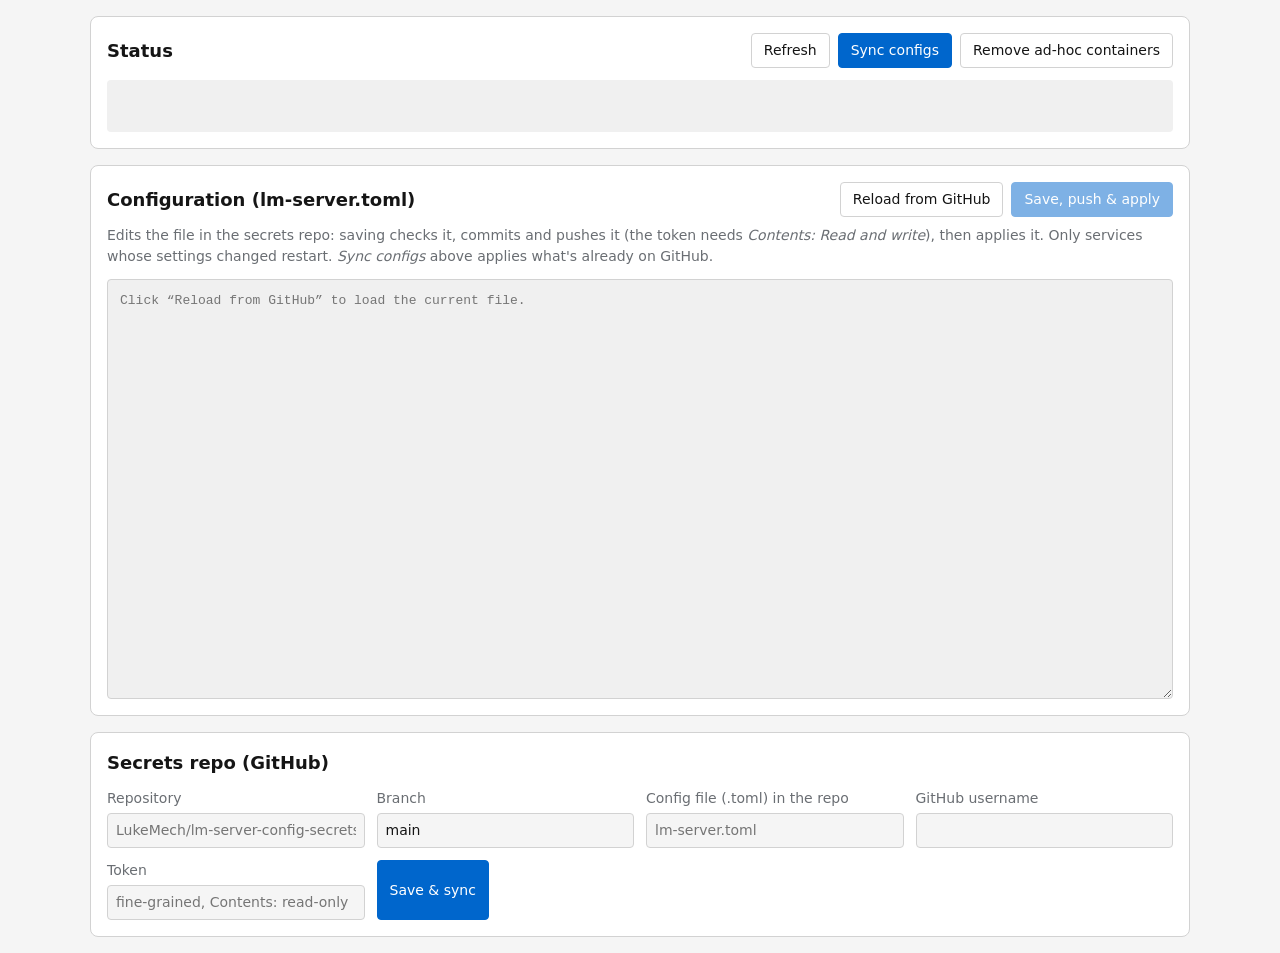
==== system_files/usr/share/cockpit/lm-server/index.html @ f55124fe "Updates card on the Overview page; drop the pointer card from lm-server Cockpit has no extension poi" ====
<!DOCTYPE html>
<html lang="en">
<head>
    <meta charset="utf-8">
    <title>lm-server</title>
    <meta name="viewport" content="width=device-width, initial-scale=1">
    <link rel="stylesheet" href="lm-server.css">
    <script src="../base1/cockpit.js"></script>
    <script src="lm-server.js" defer></script>
</head>
<body>
    <main>
        <section class="card" data-log>
            <header>
                <h2>Status</h2>
                <div class="actions">
                    <button data-run="status" data-auto>Refresh</button>
                    <button class="primary" data-run="sync --force">Sync configs</button>
                    <button data-run="prune-adhoc" data-confirm="Remove every container not defined by the system image?">Remove ad-hoc containers</button>
                </div>
            </header>
            <pre class="log"></pre>
        </section>

        <section class="card" data-log id="config">
            <header>
                <h2>Configuration (lm-server.toml)</h2>
                <div class="actions">
                    <button type="button" id="config-load">Reload from GitHub</button>
                    <button type="button" class="primary" id="config-save" disabled>Save, push &amp; apply</button>
                </div>
            </header>
            <p class="hint">Edits the file in the secrets repo: saving checks it, commits and pushes it (the token needs <em>Contents: Read and write</em>), then applies it. Only services whose settings changed restart. <em>Sync configs</em> above applies what's already on GitHub.</p>
            <textarea id="config-text" spellcheck="false" placeholder="Click “Reload from GitHub” to load the current file." aria-label="lm-server.toml"></textarea>
            <pre class="log" hidden></pre>
        </section>

        <section class="card" data-log>
            <header><h2>Secrets repo (GitHub)</h2></header>
            <form id="setup">
                <label>Repository <input name="repo" placeholder="LukeMech/lm-server-config-secrets"></label>
                <label>Branch <input name="branch" value="main" required></label>
                <label>Config file (.toml) in the repo <input name="config" placeholder="lm-server.toml"></label>
                <label>GitHub username <input name="user" autocomplete="username"></label>
                <label>Token <input name="token" type="password" autocomplete="off" placeholder="fine-grained, Contents: read-only"></label>
                <div class="actions"><button class="primary" type="submit">Save &amp; sync</button></div>
            </form>
            <pre class="log" hidden></pre>
        </section>
    </main>
</body>
</html>
---- system_files/usr/share/cockpit/lm-server/lm-server.css ----
:root {
    --bg: #f5f5f5;
    --card: #ffffff;
    --text: #151515;
    --muted: #6a6e73;
    --border: #d2d2d2;
    --accent: #0066cc;
    --accent-text: #ffffff;
    --code: #f0f0f0;
    --ok: #3e8635;
    --warn: #b98412;
}

@media (prefers-color-scheme: dark) {
    :root {
        --bg: #1b1d21;
        --card: #26292d;
        --text: #e0e0e0;
        --muted: #a2a5a8;
        --border: #3c3f42;
        --accent: #3d8fe0;
        --accent-text: #ffffff;
        --code: #1b1d21;
        --ok: #5ba352;
        --warn: #f0ab00;
    }
}

body {
    margin: 0;
    background: var(--bg);
    color: var(--text);
    font: 14px/1.5 "Red Hat Text", system-ui, sans-serif;
}

main {
    display: grid;
    gap: 16px;
    max-width: 1100px;
    margin: 0 auto;
    padding: 16px;
}

.card {
    background: var(--card);
    border: 1px solid var(--border);
    border-radius: 8px;
    padding: 16px;
}

.card header {
    display: flex;
    flex-wrap: wrap;
    align-items: center;
    justify-content: space-between;
    gap: 8px;
}

h2 {
    margin: 0;
    font-size: 18px;
}

.hint {
    color: var(--muted);
    margin: 8px 0 0;
}

.actions {
    display: flex;
    flex-wrap: wrap;
    gap: 8px;
}

button {
    border: 1px solid var(--border);
    background: transparent;
    color: var(--text);
    border-radius: 4px;
    padding: 6px 12px;
    cursor: pointer;
    font: inherit;
}

button.primary {
    background: var(--accent);
    border-color: var(--accent);
    color: var(--accent-text);
}

button:disabled {
    opacity: 0.5;
    cursor: progress;
}

pre {
    background: var(--code);
    border-radius: 4px;
    padding: 12px;
    margin: 12px 0 0;
    overflow-x: auto;
    max-height: 480px;
    white-space: pre-wrap;
    word-break: break-word;
}

code {
    background: var(--code);
    padding: 0 4px;
    border-radius: 3px;
}

form {
    display: grid;
    grid-template-columns: repeat(auto-fit, minmax(220px, 1fr));
    gap: 12px;
    margin-top: 12px;
}

label {
    display: grid;
    gap: 4px;
    color: var(--muted);
}

input {
    font: inherit;
    padding: 6px 8px;
    border: 1px solid var(--border);
    border-radius: 4px;
    background: var(--bg);
    color: var(--text);
}

pre.log {
    min-height: 2em;
}

pre.log.failed {
    outline: 2px solid #c9190b;
}

/* ---- System image: status + source cards, deployments, progress bar */
.system-top {
    display: grid;
    grid-template-columns: repeat(auto-fit, minmax(320px, 1fr));
    gap: 16px;
}

.muted {
    color: var(--muted);
}

.sys-status {
    list-style: none;
    padding: 0;
    margin: 12px 0 0;
    display: grid;
    gap: 6px;
}

.sys-status .ok { color: var(--ok); }
.sys-status .info { color: var(--text); }
.sys-status .warn { color: var(--warn); }
.sys-status button { margin-left: 8px; padding: 2px 10px; }

.sys-source {
    display: grid;
    grid-template-columns: max-content 1fr;
    gap: 6px 24px;
    margin: 12px 0 0;
}

.sys-source dt { font-weight: 600; }
.sys-source dd { margin: 0; overflow-wrap: anywhere; }

.progress {
    margin-top: 12px;
}

.progress-head {
    display: flex;
    justify-content: space-between;
    gap: 12px;
}

.bar {
    height: 8px;
    margin: 6px 0 4px;
    border-radius: 4px;
    background: var(--border);
    overflow: hidden;
}

.bar .fill {
    width: 0;
    height: 100%;
    background: var(--accent);
    transition: width 0.3s;
}

.progress-detail {
    color: var(--muted);
    font-size: 13px;
    min-height: 1.5em;
}

table.deployments {
    width: 100%;
    margin-top: 12px;
    border-collapse: collapse;
}

table.deployments th,
table.deployments td {
    text-align: left;
    padding: 8px;
    border-bottom: 1px solid var(--border);
}

table.deployments th { font-weight: 600; }
table.deployments .row-actions { text-align: right; }

.badge {
    display: inline-block;
    padding: 1px 10px;
    border-radius: 12px;
    font-size: 12px;
    border: 1px solid var(--border);
    color: var(--muted);
}

.badge.ok { background: var(--accent); border-color: var(--accent); color: var(--accent-text); }
.badge.info { border-color: var(--accent); color: var(--accent); }
.badge.warn { border-color: var(--warn); color: var(--warn); }

textarea#config-text {
    display: block;
    box-sizing: border-box;
    width: 100%;
    min-height: 420px;
    margin-top: 12px;
    padding: 12px;
    border: 1px solid var(--border);
    border-radius: 4px;
    background: var(--code);
    color: var(--text);
    font: 13px/1.45 "Red Hat Mono", ui-monospace, monospace;
    tab-size: 4;
    resize: vertical;
}
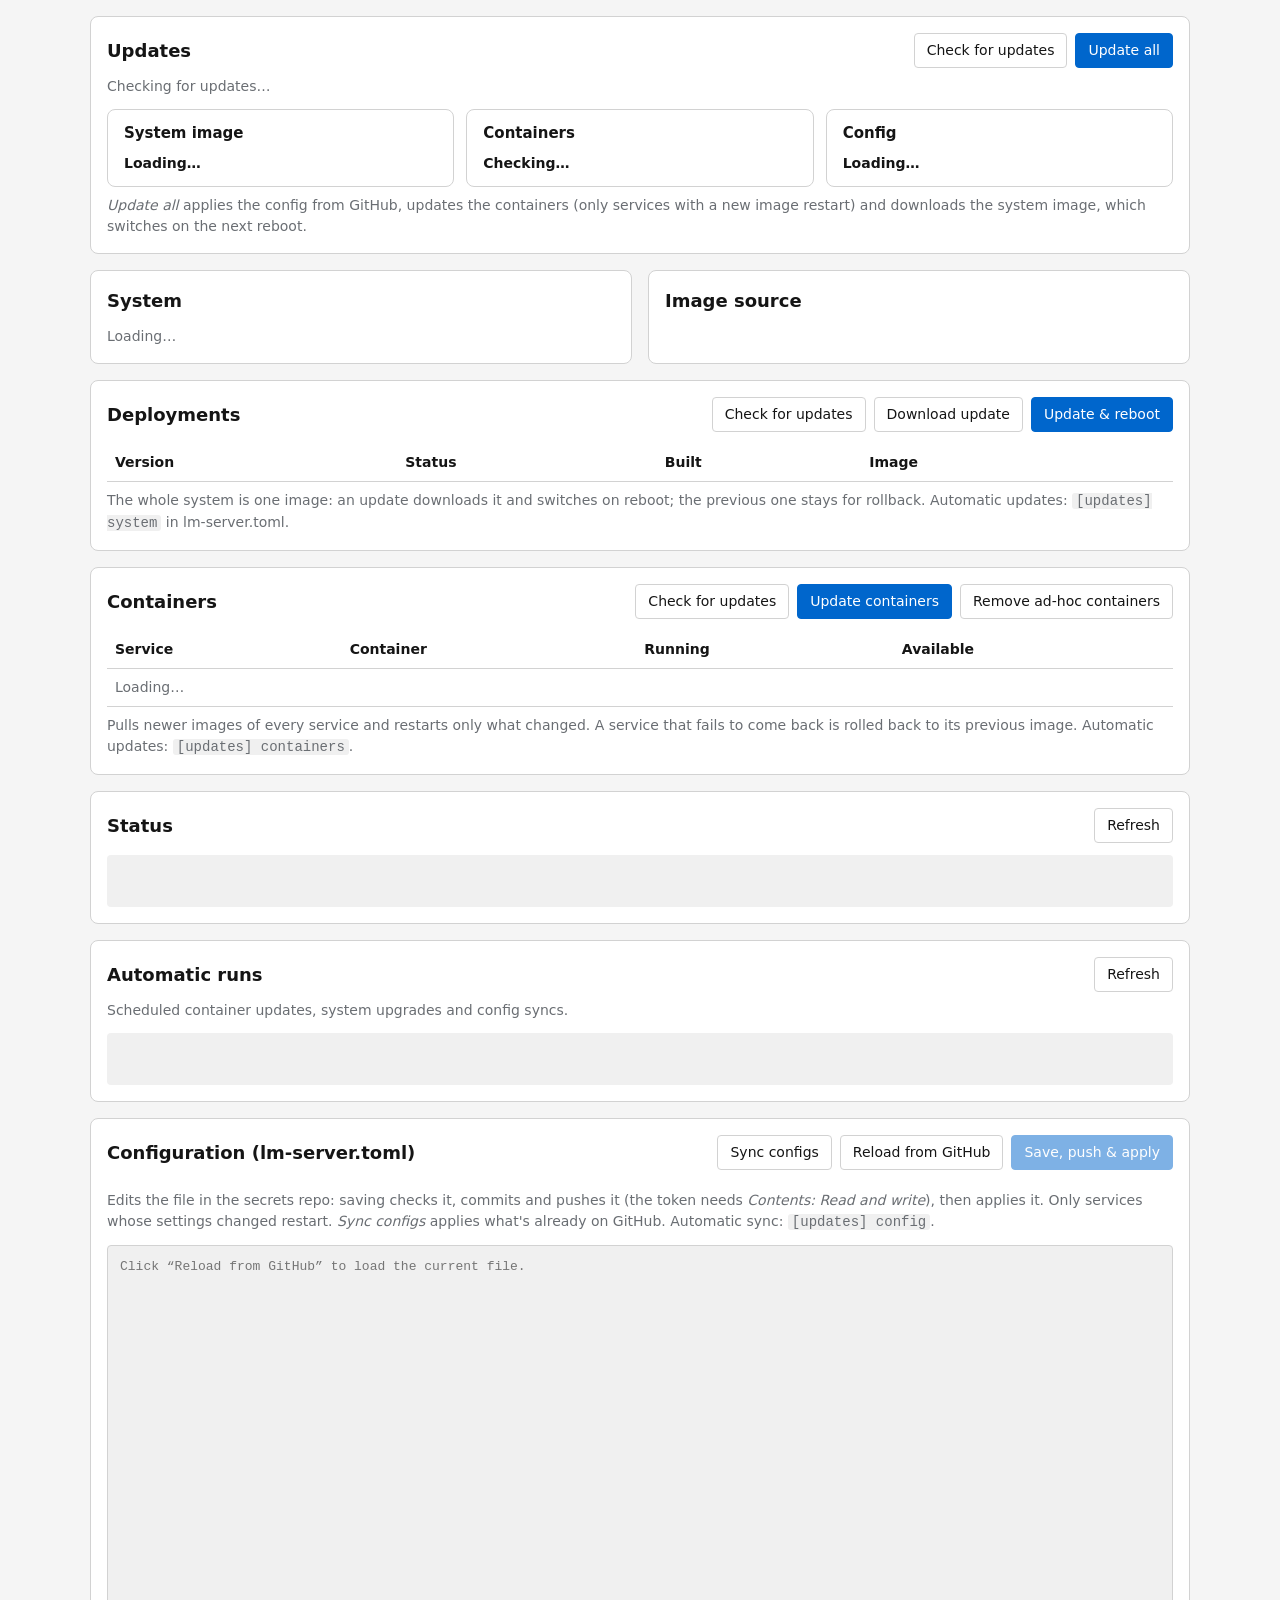
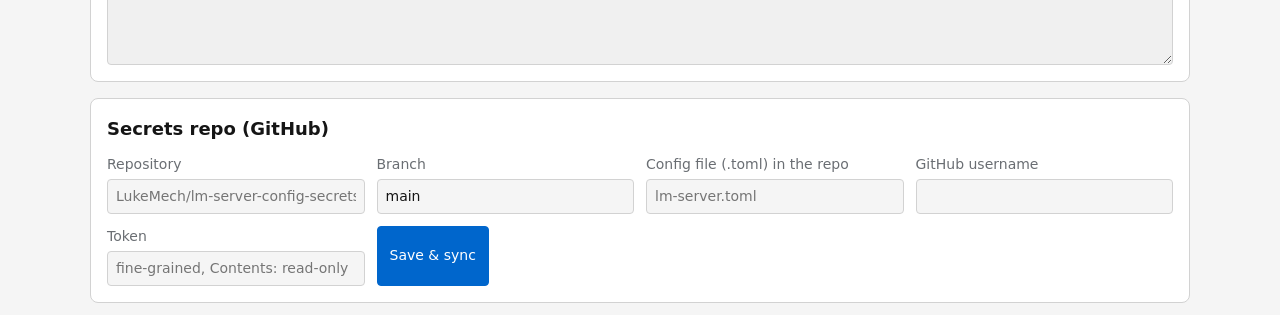
==== commit f72bed88: "Management page (lm-server + Updates in one); syncs survive the Cockpit session - One page again: th" ====
--- a/system_files/usr/share/cockpit/lm-server/index.html
+++ b/system_files/usr/share/cockpit/lm-server/index.html
@@ -2,7 +2,7 @@
 <html lang="en">
 <head>
     <meta charset="utf-8">
-    <title>lm-server</title>
+    <title>Management</title>
     <meta name="viewport" content="width=device-width, initial-scale=1">
     <link rel="stylesheet" href="lm-server.css">
     <script src="../base1/cockpit.js"></script>
@@ -10,32 +10,119 @@
 </head>
 <body>
     <main>
-        <section class="card" data-log>
+        <section class="card" id="overview">
+            <header>
+                <h2>Updates</h2>
+                <div class="actions">
+                    <button data-action="check">Check for updates</button>
+                    <button class="primary" data-action="all">Update all</button>
+                </div>
+            </header>
+            <p class="hint" id="checked"></p>
+            <div class="tiles">
+                <div class="tile" id="tile-system"><h3>System image</h3><div class="tile-body"></div></div>
+                <div class="tile" id="tile-containers"><h3>Containers</h3><div class="tile-body"></div></div>
+                <div class="tile" id="tile-config"><h3>Config</h3><div class="tile-body"></div></div>
+            </div>
+
+            <div id="run" hidden>
+                <ol class="steps" id="run-steps"></ol>
+                <div class="progress" id="run-progress" hidden>
+                    <div class="progress-head"><strong class="stage"></strong><span class="amount"></span></div>
+                    <div class="bar" role="progressbar" aria-valuemin="0" aria-valuemax="100"><div class="fill"></div></div>
+                    <div class="progress-detail"></div>
+                </div>
+                <details class="run-log"><summary>Log</summary><pre class="log" id="run-log"></pre></details>
+            </div>
+
+            <p class="hint"><em>Update all</em> applies the config from GitHub, updates the containers (only services with a new image restart) and downloads the system image, which switches on the next reboot.</p>
+        </section>
+        <div class="system-top">
+            <section class="card">
+                <header><h2>System</h2></header>
+                <ul class="sys-status" id="sys-status"><li class="muted">Loading…</li></ul>
+            </section>
+            <section class="card">
+                <header><h2>Image source</h2></header>
+                <dl class="sys-source" id="sys-source"></dl>
+            </section>
+        </div>
+
+        <section class="card" id="system">
+            <header>
+                <h2>Deployments</h2>
+                <div class="actions">
+                    <button data-action="sys-check">Check for updates</button>
+                    <button data-action="sys-download">Download update</button>
+                    <button class="primary" data-action="sys-apply">Update &amp; reboot</button>
+                </div>
+            </header>
+            <div class="progress" id="sys-progress" hidden>
+                <div class="progress-head"><strong class="stage"></strong><span class="amount"></span></div>
+                <div class="bar" role="progressbar" aria-valuemin="0" aria-valuemax="100"><div class="fill"></div></div>
+                <div class="progress-detail"></div>
+            </div>
+            <table class="deployments">
+                <thead><tr><th>Version</th><th>Status</th><th>Built</th><th>Image</th><th></th></tr></thead>
+                <tbody id="sys-deployments"></tbody>
+            </table>
+            <p class="hint">The whole system is one image: an update downloads it and switches on reboot; the previous one stays for rollback. Automatic updates: <code>[updates] system</code> in lm-server.toml.</p>
+            <pre class="log" hidden></pre>
+        </section>
+
+        <section class="card" id="containers">
+            <header>
+                <h2>Containers</h2>
+                <div class="actions">
+                    <button data-action="ctr-check">Check for updates</button>
+                    <button class="primary" data-action="ctr-update">Update containers</button>
+                    <button data-action="prune">Remove ad-hoc containers</button>
+                </div>
+            </header>
+            <table class="deployments containers">
+                <thead><tr><th>Service</th><th>Container</th><th>Running</th><th>Available</th></tr></thead>
+                <tbody id="ctr-rows"><tr><td colspan="4" class="muted">Loading…</td></tr></tbody>
+            </table>
+            <p class="hint" id="ctr-hint">Pulls newer images of every service and restarts only what changed. A service that fails to come back is rolled back to its previous image. Automatic updates: <code>[updates] containers</code>.</p>
+            <pre class="log" hidden></pre>
+        </section>
+
+        <section class="card" id="status">
             <header>
                 <h2>Status</h2>
                 <div class="actions">
-                    <button data-run="status" data-auto>Refresh</button>
-                    <button class="primary" data-run="sync --force">Sync configs</button>
-                    <button data-run="prune-adhoc" data-confirm="Remove every container not defined by the system image?">Remove ad-hoc containers</button>
+                    <button data-action="status">Refresh</button>
                 </div>
             </header>
             <pre class="log"></pre>
         </section>
 
-        <section class="card" data-log id="config">
+        <section class="card" id="history">
+            <header>
+                <h2>Automatic runs</h2>
+                <div class="actions">
+                    <button data-action="history">Refresh</button>
+                </div>
+            </header>
+            <p class="hint">Scheduled container updates, system upgrades and config syncs.</p>
+            <pre class="log"></pre>
+        </section>
+        <section class="card" id="config">
             <header>
                 <h2>Configuration (lm-server.toml)</h2>
                 <div class="actions">
-                    <button type="button" id="config-load">Reload from GitHub</button>
-                    <button type="button" class="primary" id="config-save" disabled>Save, push &amp; apply</button>
+                    <button data-action="cfg-sync">Sync configs</button>
+                    <button data-action="config-load">Reload from GitHub</button>
+                    <button class="primary" data-action="config-save" id="config-save" disabled>Save, push &amp; apply</button>
                 </div>
             </header>
-            <p class="hint">Edits the file in the secrets repo: saving checks it, commits and pushes it (the token needs <em>Contents: Read and write</em>), then applies it. Only services whose settings changed restart. <em>Sync configs</em> above applies what's already on GitHub.</p>
+            <dl class="sys-source" id="cfg-info"></dl>
+            <p class="hint">Edits the file in the secrets repo: saving checks it, commits and pushes it (the token needs <em>Contents: Read and write</em>), then applies it. Only services whose settings changed restart. <em>Sync configs</em> applies what's already on GitHub. Automatic sync: <code>[updates] config</code>.</p>
             <textarea id="config-text" spellcheck="false" placeholder="Click “Reload from GitHub” to load the current file." aria-label="lm-server.toml"></textarea>
             <pre class="log" hidden></pre>
         </section>
 
-        <section class="card" data-log>
+        <section class="card" id="setup-card">
             <header><h2>Secrets repo (GitHub)</h2></header>
             <form id="setup">
                 <label>Repository <input name="repo" placeholder="LukeMech/lm-server-config-secrets"></label>
@@ -43,7 +130,7 @@
                 <label>Config file (.toml) in the repo <input name="config" placeholder="lm-server.toml"></label>
                 <label>GitHub username <input name="user" autocomplete="username"></label>
                 <label>Token <input name="token" type="password" autocomplete="off" placeholder="fine-grained, Contents: read-only"></label>
-                <div class="actions"><button class="primary" type="submit">Save &amp; sync</button></div>
+                <div class="actions"><button class="primary" type="submit" data-action="setup">Save &amp; sync</button></div>
             </form>
             <pre class="log" hidden></pre>
         </section>
--- a/system_files/usr/share/cockpit/lm-server/lm-server.css
+++ b/system_files/usr/share/cockpit/lm-server/lm-server.css
@@ -249,3 +249,99 @@
     tab-size: 4;
     resize: vertical;
 }
+
+/* ---- Updates: summary tiles, "Update all" steps, containers table */
+a {
+    color: var(--accent);
+}
+
+h3 {
+    margin: 0 0 8px;
+    font-size: 15px;
+}
+
+/* ---- Summary: one tile per kind of update */
+.tiles {
+    display: grid;
+    grid-template-columns: repeat(auto-fit, minmax(240px, 1fr));
+    gap: 12px;
+    margin-top: 12px;
+}
+
+.tile {
+    border: 1px solid var(--border);
+    border-radius: 8px;
+    padding: 12px 16px;
+}
+
+.tile-body {
+    display: grid;
+    gap: 4px;
+}
+
+.tile .state { font-weight: 600; }
+.tile .state.ok { color: var(--ok); }
+.tile .state.info { color: var(--accent); }
+.tile .state.warn { color: var(--warn); }
+.tile button { justify-self: start; margin-top: 4px; padding: 2px 10px; }
+
+.tile ul {
+    margin: 2px 0 0;
+    padding-left: 18px;
+}
+
+/* ---- "Update all": one row per step */
+#run {
+    margin-top: 16px;
+}
+
+.steps {
+    list-style: none;
+    padding: 0;
+    margin: 0;
+    display: grid;
+    gap: 6px;
+}
+
+.steps li {
+    display: grid;
+    grid-template-columns: 1.5em 9em 1fr;
+    align-items: baseline;
+}
+
+.steps .icon { text-align: center; }
+.steps .detail { color: var(--muted); }
+.steps li.running .icon { color: var(--accent); }
+.steps li.done .icon { color: var(--ok); }
+.steps li.failed .icon,
+.steps li.failed .detail { color: #c9190b; }
+
+@media (prefers-color-scheme: dark) {
+    .steps li.failed .icon,
+    .steps li.failed .detail { color: #f0564a; }
+}
+
+.run-log {
+    margin-top: 8px;
+}
+
+.run-log summary {
+    cursor: pointer;
+    color: var(--muted);
+}
+
+/* ---- Containers table */
+table.containers td {
+    vertical-align: top;
+}
+
+table.containers .sub {
+    display: block;
+    color: var(--muted);
+    font-size: 12px;
+    overflow-wrap: anywhere;
+}
+
+table.containers tr.group td {
+    border-top: 2px solid var(--border);
+}
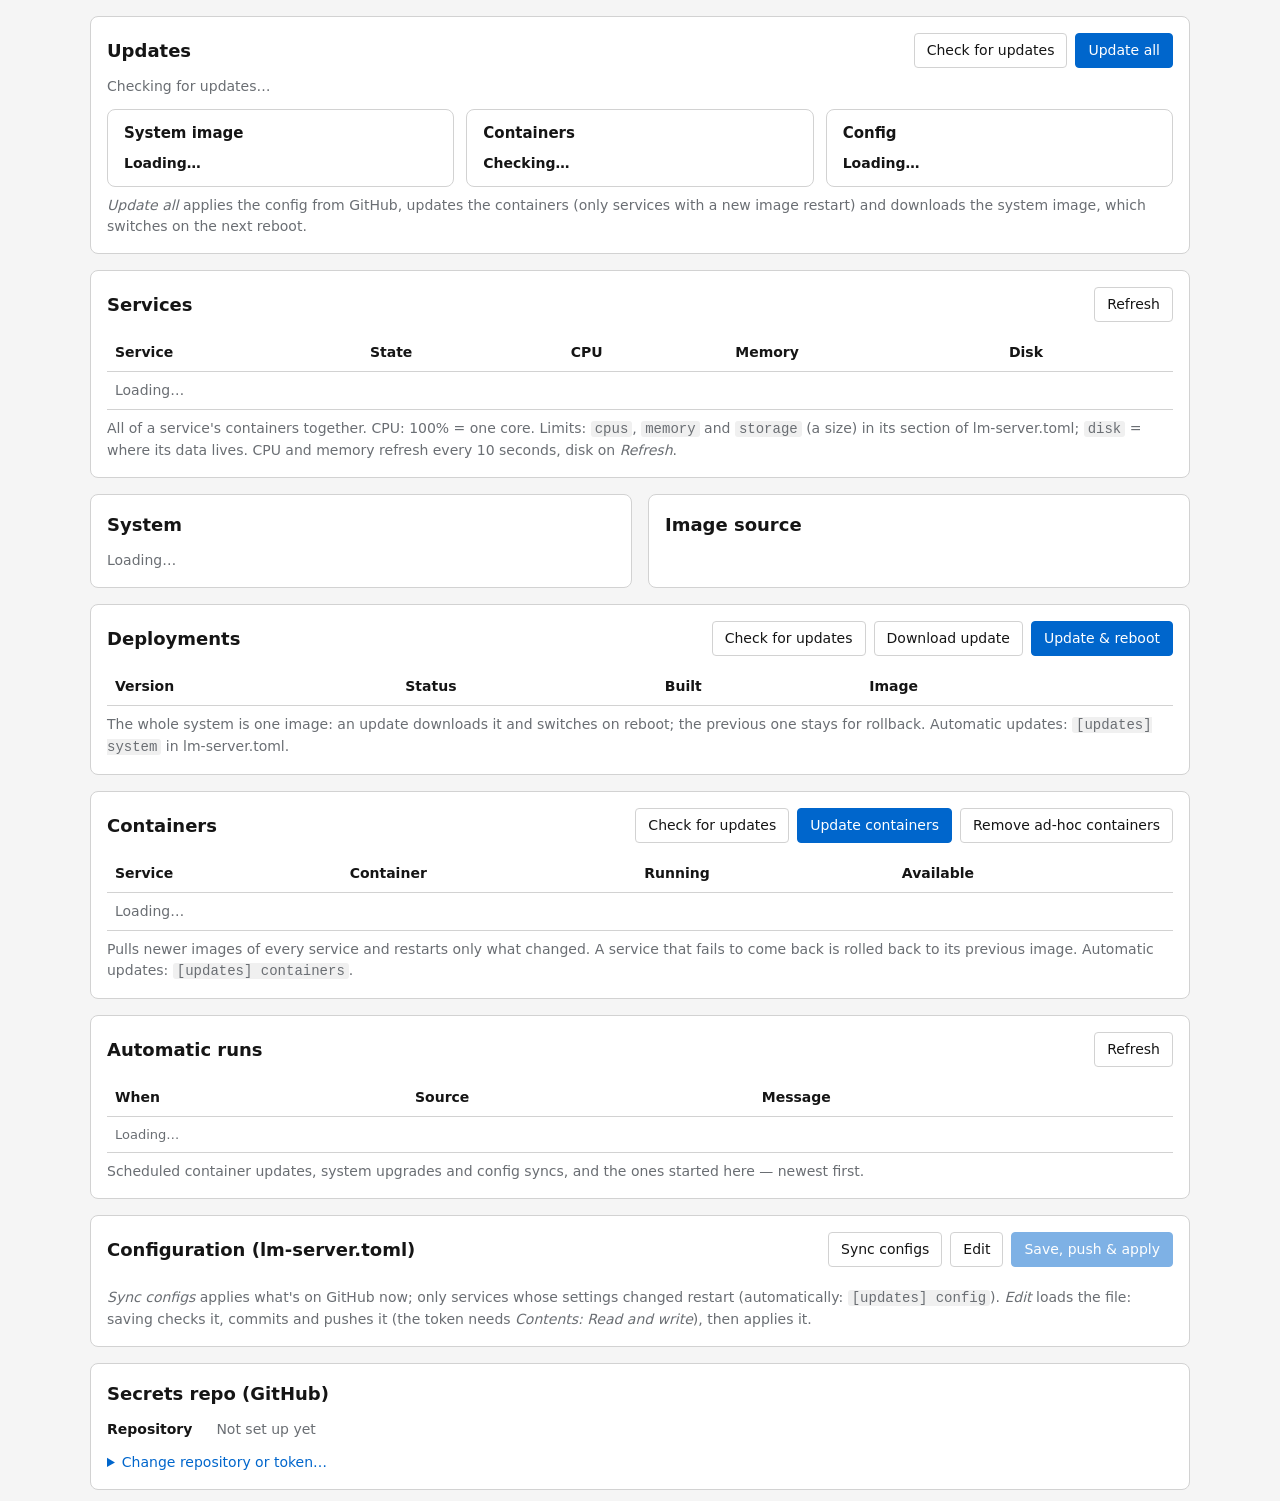
==== commit 445dba76: "Services card (CPU/RAM/disk vs. limits), per-service storage size, fixed buttons - Management page: " ====
--- a/system_files/usr/share/cockpit/lm-server/index.html
+++ b/system_files/usr/share/cockpit/lm-server/index.html
@@ -36,6 +36,20 @@
             </div>
 
             <p class="hint"><em>Update all</em> applies the config from GitHub, updates the containers (only services with a new image restart) and downloads the system image, which switches on the next reboot.</p>
+        </section>
+        <section class="card" id="services">
+            <header>
+                <h2>Services</h2>
+                <div class="actions">
+                    <button data-action="resources">Refresh</button>
+                </div>
+            </header>
+            <table class="deployments services">
+                <thead><tr><th>Service</th><th>State</th><th>CPU</th><th>Memory</th><th>Disk</th></tr></thead>
+                <tbody id="svc-rows"><tr><td colspan="5" class="muted">Loading…</td></tr></tbody>
+            </table>
+            <p class="hint">All of a service's containers together. CPU: 100% = one core. Limits: <code>cpus</code>, <code>memory</code> and <code>storage</code> (a size) in its section of lm-server.toml; <code>disk</code> = where its data lives. CPU and memory refresh every 10 seconds, disk on <em>Refresh</em>.</p>
+            <pre class="log" hidden></pre>
         </section>
         <div class="system-top">
             <section class="card">
@@ -87,16 +101,6 @@
             <pre class="log" hidden></pre>
         </section>
 
-        <section class="card" id="status">
-            <header>
-                <h2>Status</h2>
-                <div class="actions">
-                    <button data-action="status">Refresh</button>
-                </div>
-            </header>
-            <pre class="log"></pre>
-        </section>
-
         <section class="card" id="history">
             <header>
                 <h2>Automatic runs</h2>
@@ -104,34 +108,44 @@
                     <button data-action="history">Refresh</button>
                 </div>
             </header>
-            <p class="hint">Scheduled container updates, system upgrades and config syncs.</p>
-            <pre class="log"></pre>
+            <div class="scroll">
+                <table class="deployments history">
+                    <thead><tr><th>When</th><th>Source</th><th>Message</th></tr></thead>
+                    <tbody id="history-rows"><tr><td colspan="3" class="muted">Loading…</td></tr></tbody>
+                </table>
+            </div>
+            <p class="hint">Scheduled container updates, system upgrades and config syncs, and the ones started here — newest first.</p>
         </section>
+
         <section class="card" id="config">
             <header>
                 <h2>Configuration (lm-server.toml)</h2>
                 <div class="actions">
                     <button data-action="cfg-sync">Sync configs</button>
-                    <button data-action="config-load">Reload from GitHub</button>
+                    <button data-action="config-load" id="config-load">Edit</button>
                     <button class="primary" data-action="config-save" id="config-save" disabled>Save, push &amp; apply</button>
                 </div>
             </header>
             <dl class="sys-source" id="cfg-info"></dl>
-            <p class="hint">Edits the file in the secrets repo: saving checks it, commits and pushes it (the token needs <em>Contents: Read and write</em>), then applies it. Only services whose settings changed restart. <em>Sync configs</em> applies what's already on GitHub. Automatic sync: <code>[updates] config</code>.</p>
-            <textarea id="config-text" spellcheck="false" placeholder="Click “Reload from GitHub” to load the current file." aria-label="lm-server.toml"></textarea>
+            <p class="hint"><em>Sync configs</em> applies what's on GitHub now; only services whose settings changed restart (automatically: <code>[updates] config</code>). <em>Edit</em> loads the file: saving checks it, commits and pushes it (the token needs <em>Contents: Read and write</em>), then applies it.</p>
+            <textarea id="config-text" spellcheck="false" aria-label="lm-server.toml" hidden></textarea>
             <pre class="log" hidden></pre>
         </section>
 
         <section class="card" id="setup-card">
             <header><h2>Secrets repo (GitHub)</h2></header>
-            <form id="setup">
-                <label>Repository <input name="repo" placeholder="LukeMech/lm-server-config-secrets"></label>
-                <label>Branch <input name="branch" value="main" required></label>
-                <label>Config file (.toml) in the repo <input name="config" placeholder="lm-server.toml"></label>
-                <label>GitHub username <input name="user" autocomplete="username"></label>
-                <label>Token <input name="token" type="password" autocomplete="off" placeholder="fine-grained, Contents: read-only"></label>
-                <div class="actions"><button class="primary" type="submit" data-action="setup">Save &amp; sync</button></div>
-            </form>
+            <dl class="sys-source" id="setup-info"><dt>Repository</dt><dd class="muted">Not set up yet</dd></dl>
+            <details class="setup">
+                <summary>Change repository or token…</summary>
+                <form id="setup">
+                    <label>Repository <input name="repo" placeholder="LukeMech/lm-server-config-secrets"></label>
+                    <label>Branch <input name="branch" value="main" required></label>
+                    <label>Config file (.toml) in the repo <input name="config" placeholder="lm-server.toml"></label>
+                    <label>GitHub username <input name="user" autocomplete="username"></label>
+                    <label>Token <input name="token" type="password" autocomplete="off" placeholder="fine-grained, Contents: read-only"></label>
+                    <div class="actions"><button class="primary" type="submit" data-action="setup">Save &amp; sync</button></div>
+                </form>
+            </details>
             <pre class="log" hidden></pre>
         </section>
     </main>
--- a/system_files/usr/share/cockpit/lm-server/lm-server.css
+++ b/system_files/usr/share/cockpit/lm-server/lm-server.css
@@ -26,6 +26,11 @@
     }
 }
 
+/* Rules like main { display: grid } would beat the hidden attribute. */
+[hidden] {
+    display: none !important;
+}
+
 body {
     margin: 0;
     background: var(--bg);
@@ -335,7 +340,7 @@
     vertical-align: top;
 }
 
-table.containers .sub {
+table.deployments .sub {
     display: block;
     color: var(--muted);
     font-size: 12px;
@@ -345,3 +350,68 @@
 table.containers tr.group td {
     border-top: 2px solid var(--border);
 }
+
+/* ---- Services: value + bar against the limit */
+table.services td {
+    vertical-align: top;
+}
+
+.meter {
+    display: grid;
+    gap: 2px;
+    min-width: 120px;
+}
+
+.meter .bar {
+    height: 6px;
+    margin: 4px 0 2px;
+}
+
+.meter .bar.high .fill {
+    background: var(--warn);
+}
+
+/* ---- Automatic runs */
+.scroll {
+    max-height: 420px;
+    overflow: auto;
+    margin-top: 12px;
+}
+
+.scroll table.deployments {
+    margin-top: 0;
+}
+
+table.history td {
+    vertical-align: top;
+    font-size: 13px;
+}
+
+table.history td:first-child,
+table.history td:nth-child(2) {
+    white-space: nowrap;
+    color: var(--muted);
+}
+
+table.history tr.warn td:last-child { color: var(--warn); }
+table.history tr.bad td:last-child { color: #c9190b; }
+
+@media (prefers-color-scheme: dark) {
+    table.history tr.bad td:last-child { color: #f0564a; }
+}
+
+table.history thead th {
+    position: sticky;
+    top: 0;
+    background: var(--card);
+}
+
+/* ---- Secrets repo */
+details.setup {
+    margin-top: 12px;
+}
+
+details.setup summary {
+    cursor: pointer;
+    color: var(--accent);
+}
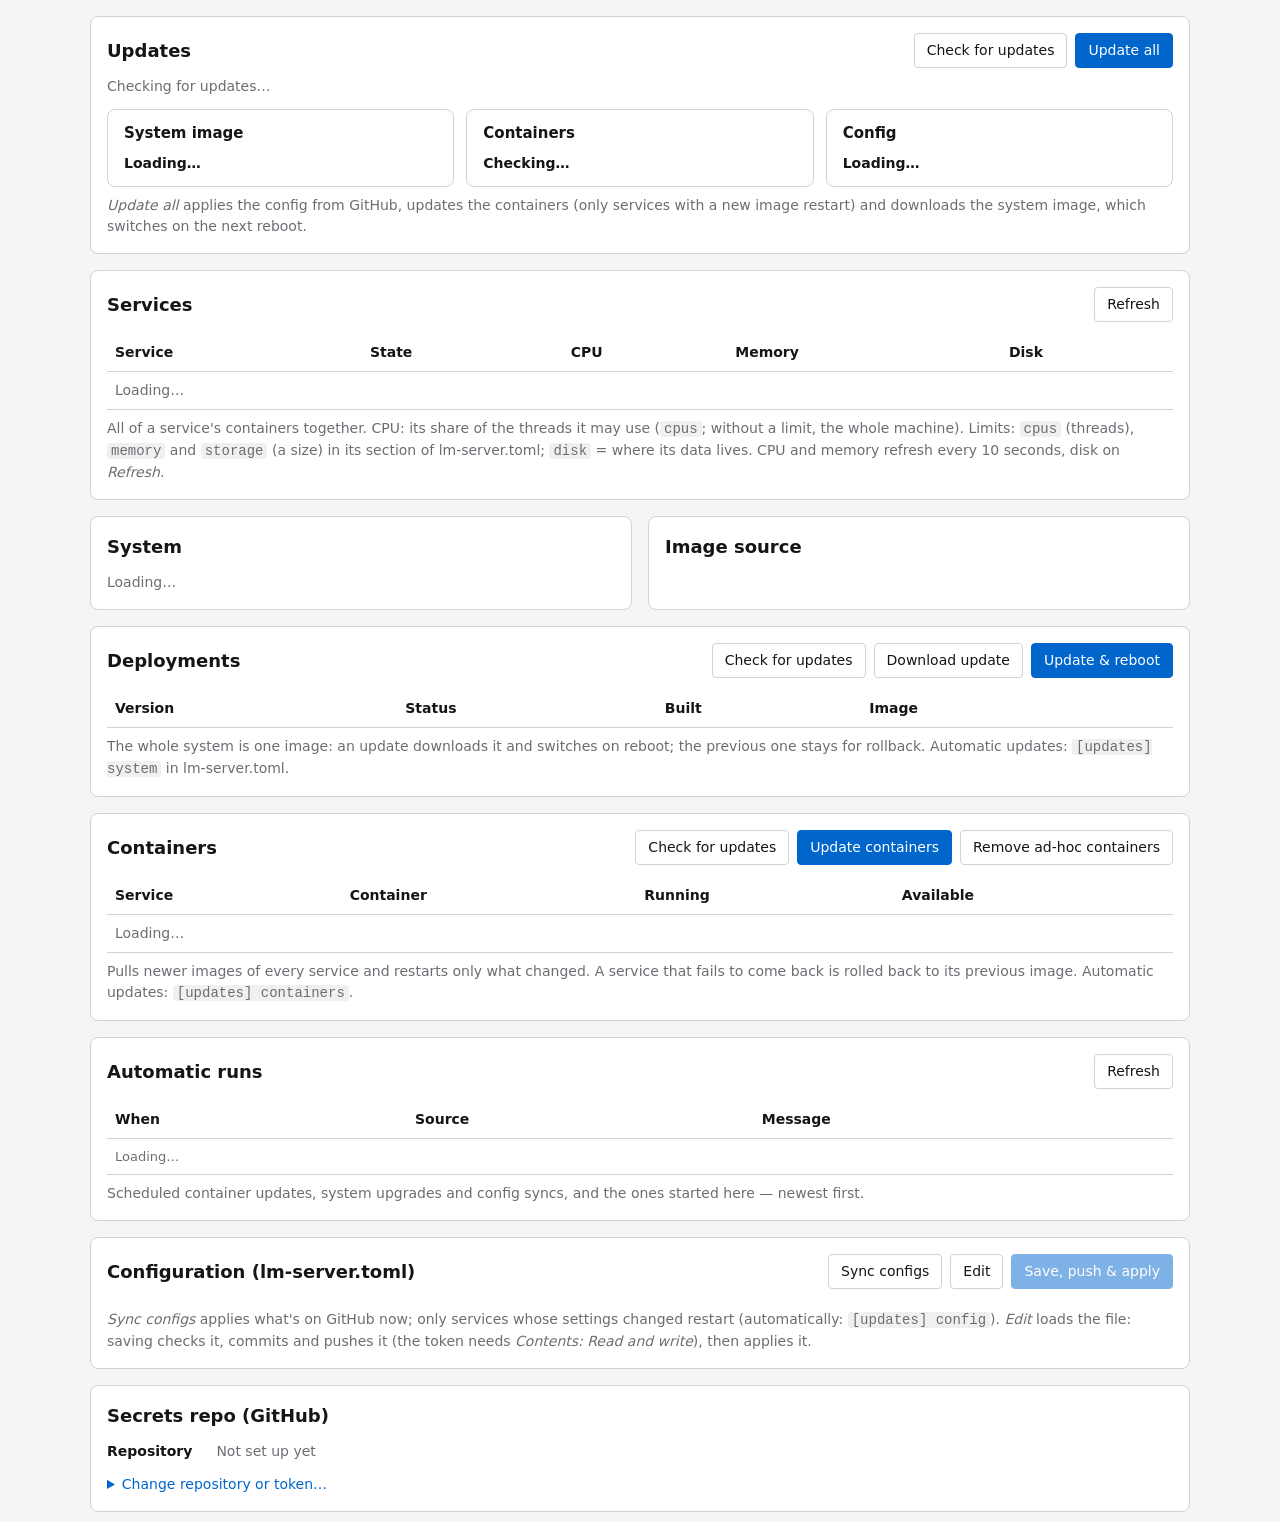
==== commit 99bb6352: "Services card: CPU as a share of the service's threads (cpus), or of the whole machine "1.5% of 400%" ====
--- a/system_files/usr/share/cockpit/lm-server/index.html
+++ b/system_files/usr/share/cockpit/lm-server/index.html
@@ -48,7 +48,7 @@
                 <thead><tr><th>Service</th><th>State</th><th>CPU</th><th>Memory</th><th>Disk</th></tr></thead>
                 <tbody id="svc-rows"><tr><td colspan="5" class="muted">Loading…</td></tr></tbody>
             </table>
-            <p class="hint">All of a service's containers together. CPU: 100% = one core. Limits: <code>cpus</code>, <code>memory</code> and <code>storage</code> (a size) in its section of lm-server.toml; <code>disk</code> = where its data lives. CPU and memory refresh every 10 seconds, disk on <em>Refresh</em>.</p>
+            <p class="hint">All of a service's containers together. CPU: its share of the threads it may use (<code>cpus</code>; without a limit, the whole machine). Limits: <code>cpus</code> (threads), <code>memory</code> and <code>storage</code> (a size) in its section of lm-server.toml; <code>disk</code> = where its data lives. CPU and memory refresh every 10 seconds, disk on <em>Refresh</em>.</p>
             <pre class="log" hidden></pre>
         </section>
         <div class="system-top">
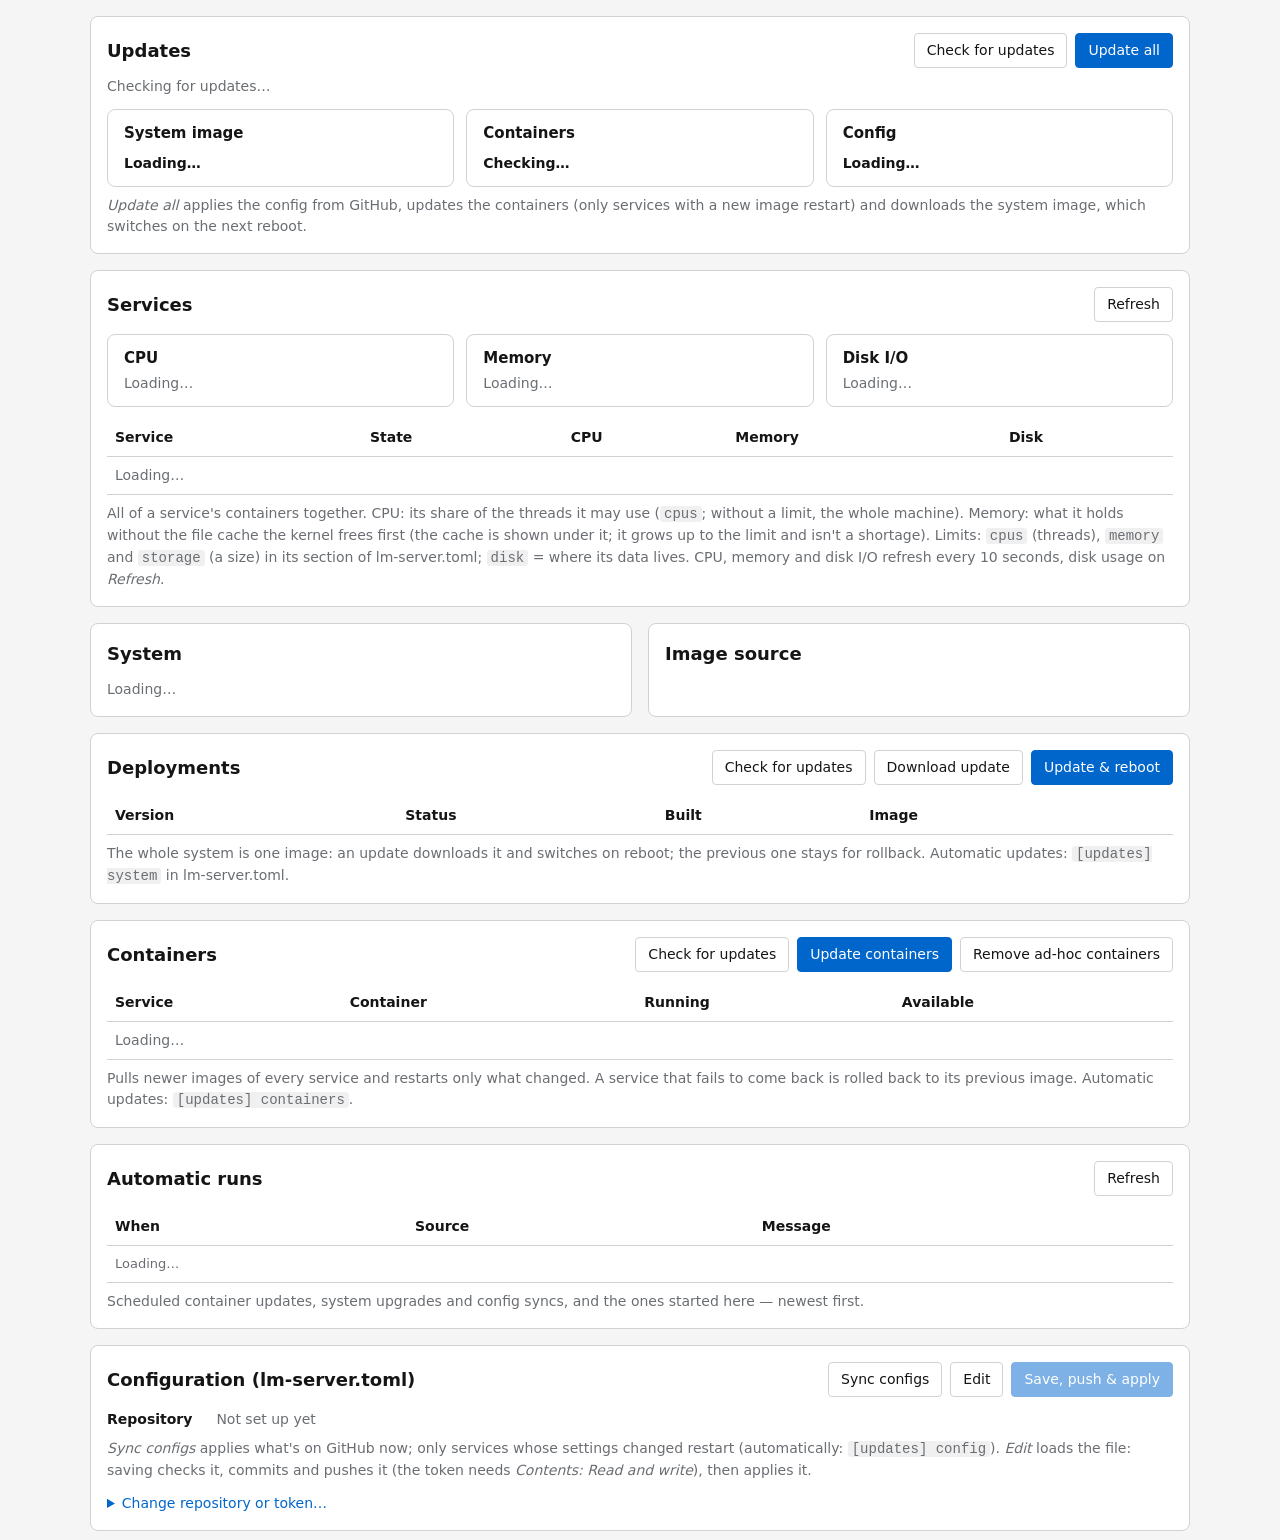
==== commit 395d7b90: "Services: machine-wide CPU/RAM/disk I/O, memory without cache; one config card - Tiles above the Ser" ====
--- a/system_files/usr/share/cockpit/lm-server/index.html
+++ b/system_files/usr/share/cockpit/lm-server/index.html
@@ -44,11 +44,16 @@
                     <button data-action="resources">Refresh</button>
                 </div>
             </header>
+            <div class="tiles host" id="svc-host">
+                <div class="tile" id="host-cpu"><h3>CPU</h3><div class="tile-body muted">Loading…</div></div>
+                <div class="tile" id="host-memory"><h3>Memory</h3><div class="tile-body muted">Loading…</div></div>
+                <div class="tile" id="host-disks"><h3>Disk I/O</h3><div class="tile-body muted">Loading…</div></div>
+            </div>
             <table class="deployments services">
                 <thead><tr><th>Service</th><th>State</th><th>CPU</th><th>Memory</th><th>Disk</th></tr></thead>
                 <tbody id="svc-rows"><tr><td colspan="5" class="muted">Loading…</td></tr></tbody>
             </table>
-            <p class="hint">All of a service's containers together. CPU: its share of the threads it may use (<code>cpus</code>; without a limit, the whole machine). Limits: <code>cpus</code> (threads), <code>memory</code> and <code>storage</code> (a size) in its section of lm-server.toml; <code>disk</code> = where its data lives. CPU and memory refresh every 10 seconds, disk on <em>Refresh</em>.</p>
+            <p class="hint">All of a service's containers together. CPU: its share of the threads it may use (<code>cpus</code>; without a limit, the whole machine). Memory: what it holds without the file cache the kernel frees first (the cache is shown under it; it grows up to the limit and isn't a shortage). Limits: <code>cpus</code> (threads), <code>memory</code> and <code>storage</code> (a size) in its section of lm-server.toml; <code>disk</code> = where its data lives. CPU, memory and disk I/O refresh every 10 seconds, disk usage on <em>Refresh</em>.</p>
             <pre class="log" hidden></pre>
         </section>
         <div class="system-top">
@@ -126,15 +131,12 @@
                     <button class="primary" data-action="config-save" id="config-save" disabled>Save, push &amp; apply</button>
                 </div>
             </header>
-            <dl class="sys-source" id="cfg-info"></dl>
+            <dl class="sys-source">
+                <div id="setup-info"><dt>Repository</dt><dd class="muted">Not set up yet</dd></div>
+                <div id="cfg-info"></div>
+            </dl>
             <p class="hint"><em>Sync configs</em> applies what's on GitHub now; only services whose settings changed restart (automatically: <code>[updates] config</code>). <em>Edit</em> loads the file: saving checks it, commits and pushes it (the token needs <em>Contents: Read and write</em>), then applies it.</p>
             <textarea id="config-text" spellcheck="false" aria-label="lm-server.toml" hidden></textarea>
-            <pre class="log" hidden></pre>
-        </section>
-
-        <section class="card" id="setup-card">
-            <header><h2>Secrets repo (GitHub)</h2></header>
-            <dl class="sys-source" id="setup-info"><dt>Repository</dt><dd class="muted">Not set up yet</dd></dl>
             <details class="setup">
                 <summary>Change repository or token…</summary>
                 <form id="setup">
--- a/system_files/usr/share/cockpit/lm-server/lm-server.css
+++ b/system_files/usr/share/cockpit/lm-server/lm-server.css
@@ -176,6 +176,8 @@
     margin: 12px 0 0;
 }
 
+/* Groups of rows filled by different loaders, laid out as one grid. */
+.sys-source > div { display: contents; }
 .sys-source dt { font-weight: 600; }
 .sys-source dd { margin: 0; overflow-wrap: anywhere; }
 
@@ -371,6 +373,24 @@
     background: var(--warn);
 }
 
+/* ---- Services: the whole machine, above the table */
+.tiles.host .tile h3 { margin: 0 0 4px; }
+.tiles.host .sub {
+    display: block;
+    color: var(--muted);
+    font-size: 12px;
+}
+.io {
+    display: grid;
+    grid-template-columns: max-content max-content max-content;
+    gap: 2px 12px;
+    font-size: 13px;
+    font-variant-numeric: tabular-nums;
+}
+.io .dev { font-weight: 600; }
+.io .dev .sub { display: inline; font-weight: 400; margin-left: 4px; }
+.io .num { text-align: right; }
+
 /* ---- Automatic runs */
 .scroll {
     max-height: 420px;
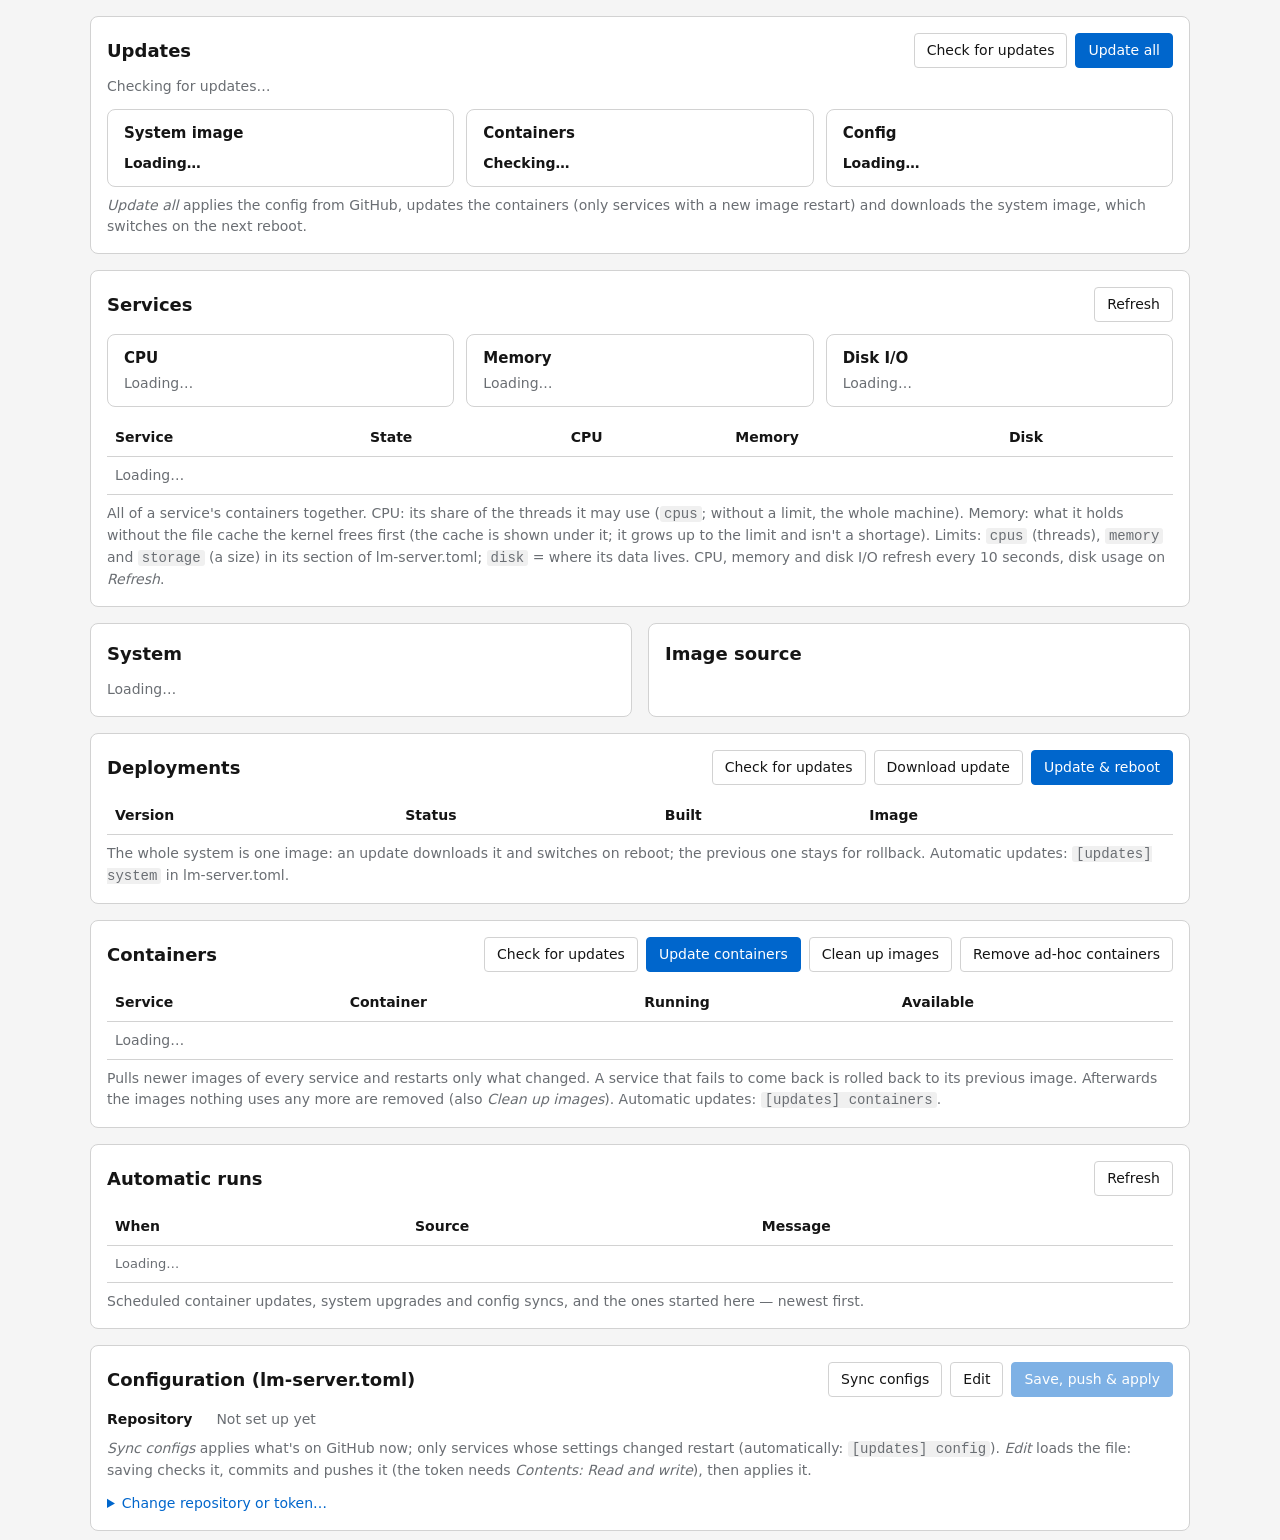
==== commit 6144c5f6: "CLI by subject (system / containers / config / services, `update` for all three); unused images clea" ====
--- a/system_files/usr/share/cockpit/lm-server/index.html
+++ b/system_files/usr/share/cockpit/lm-server/index.html
@@ -95,6 +95,7 @@
                 <div class="actions">
                     <button data-action="ctr-check">Check for updates</button>
                     <button class="primary" data-action="ctr-update">Update containers</button>
+                    <button data-action="ctr-cleanup">Clean up images</button>
                     <button data-action="prune">Remove ad-hoc containers</button>
                 </div>
             </header>
@@ -102,7 +103,7 @@
                 <thead><tr><th>Service</th><th>Container</th><th>Running</th><th>Available</th></tr></thead>
                 <tbody id="ctr-rows"><tr><td colspan="4" class="muted">Loading…</td></tr></tbody>
             </table>
-            <p class="hint" id="ctr-hint">Pulls newer images of every service and restarts only what changed. A service that fails to come back is rolled back to its previous image. Automatic updates: <code>[updates] containers</code>.</p>
+            <p class="hint" id="ctr-hint">Pulls newer images of every service and restarts only what changed. A service that fails to come back is rolled back to its previous image. Afterwards the images nothing uses any more are removed (also <em>Clean up images</em>). Automatic updates: <code>[updates] containers</code>.</p>
             <pre class="log" hidden></pre>
         </section>
 
--- a/system_files/usr/share/cockpit/lm-server/lm-server.css
+++ b/system_files/usr/share/cockpit/lm-server/lm-server.css
@@ -240,6 +240,8 @@
 .badge.ok { background: var(--accent); border-color: var(--accent); color: var(--accent-text); }
 .badge.info { border-color: var(--accent); color: var(--accent); }
 .badge.warn { border-color: var(--warn); color: var(--warn); }
+a.badge { text-decoration: none; }
+a.badge:hover { border-color: var(--accent); color: var(--accent); }
 
 textarea#config-text {
     display: block;
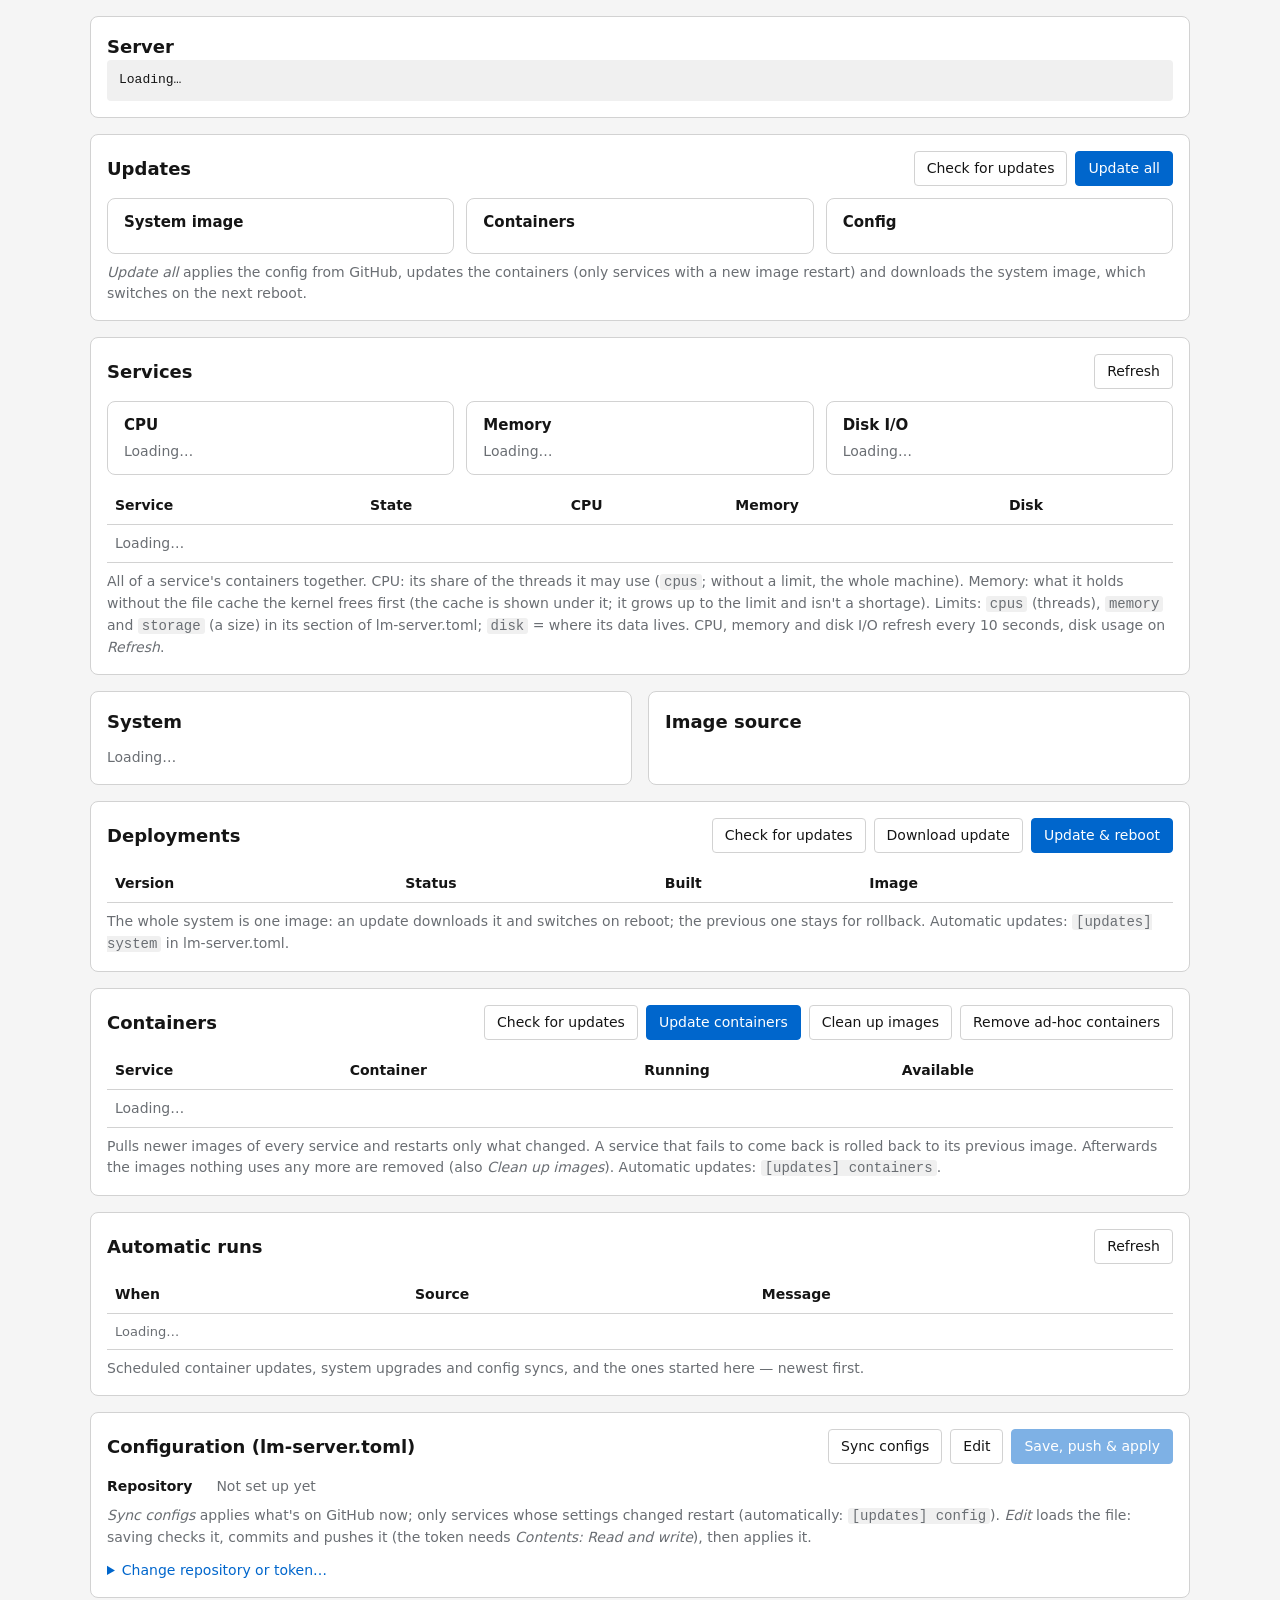
==== commit 871a1b90: "fastfetch on Cockpit > Management; container update check in parallel; services refreshed every 3 s " ====
--- a/system_files/usr/share/cockpit/lm-server/index.html
+++ b/system_files/usr/share/cockpit/lm-server/index.html
@@ -10,6 +10,10 @@
 </head>
 <body>
     <main>
+        <section class="card" id="sysinfo">
+            <header><h2>Server</h2></header>
+            <pre class="fastfetch" id="fastfetch">Loading…</pre>
+        </section>
         <section class="card" id="overview">
             <header>
                 <h2>Updates</h2>
--- a/system_files/usr/share/cockpit/lm-server/lm-server.css
+++ b/system_files/usr/share/cockpit/lm-server/lm-server.css
@@ -141,6 +141,18 @@
     min-height: 2em;
 }
 
+/* fastfetch: its logo and lines side by side, as in a terminal -- never
+   wrapped (scrolls sideways on a narrow screen instead). */
+pre.fastfetch {
+    margin: 0;
+    white-space: pre;
+    word-break: normal;
+    max-height: none;
+    font-size: 13px;
+    line-height: 1.3;
+}
+pre.fastfetch .b { font-weight: 700; }
+
 pre.log.failed {
     outline: 2px solid #c9190b;
 }
